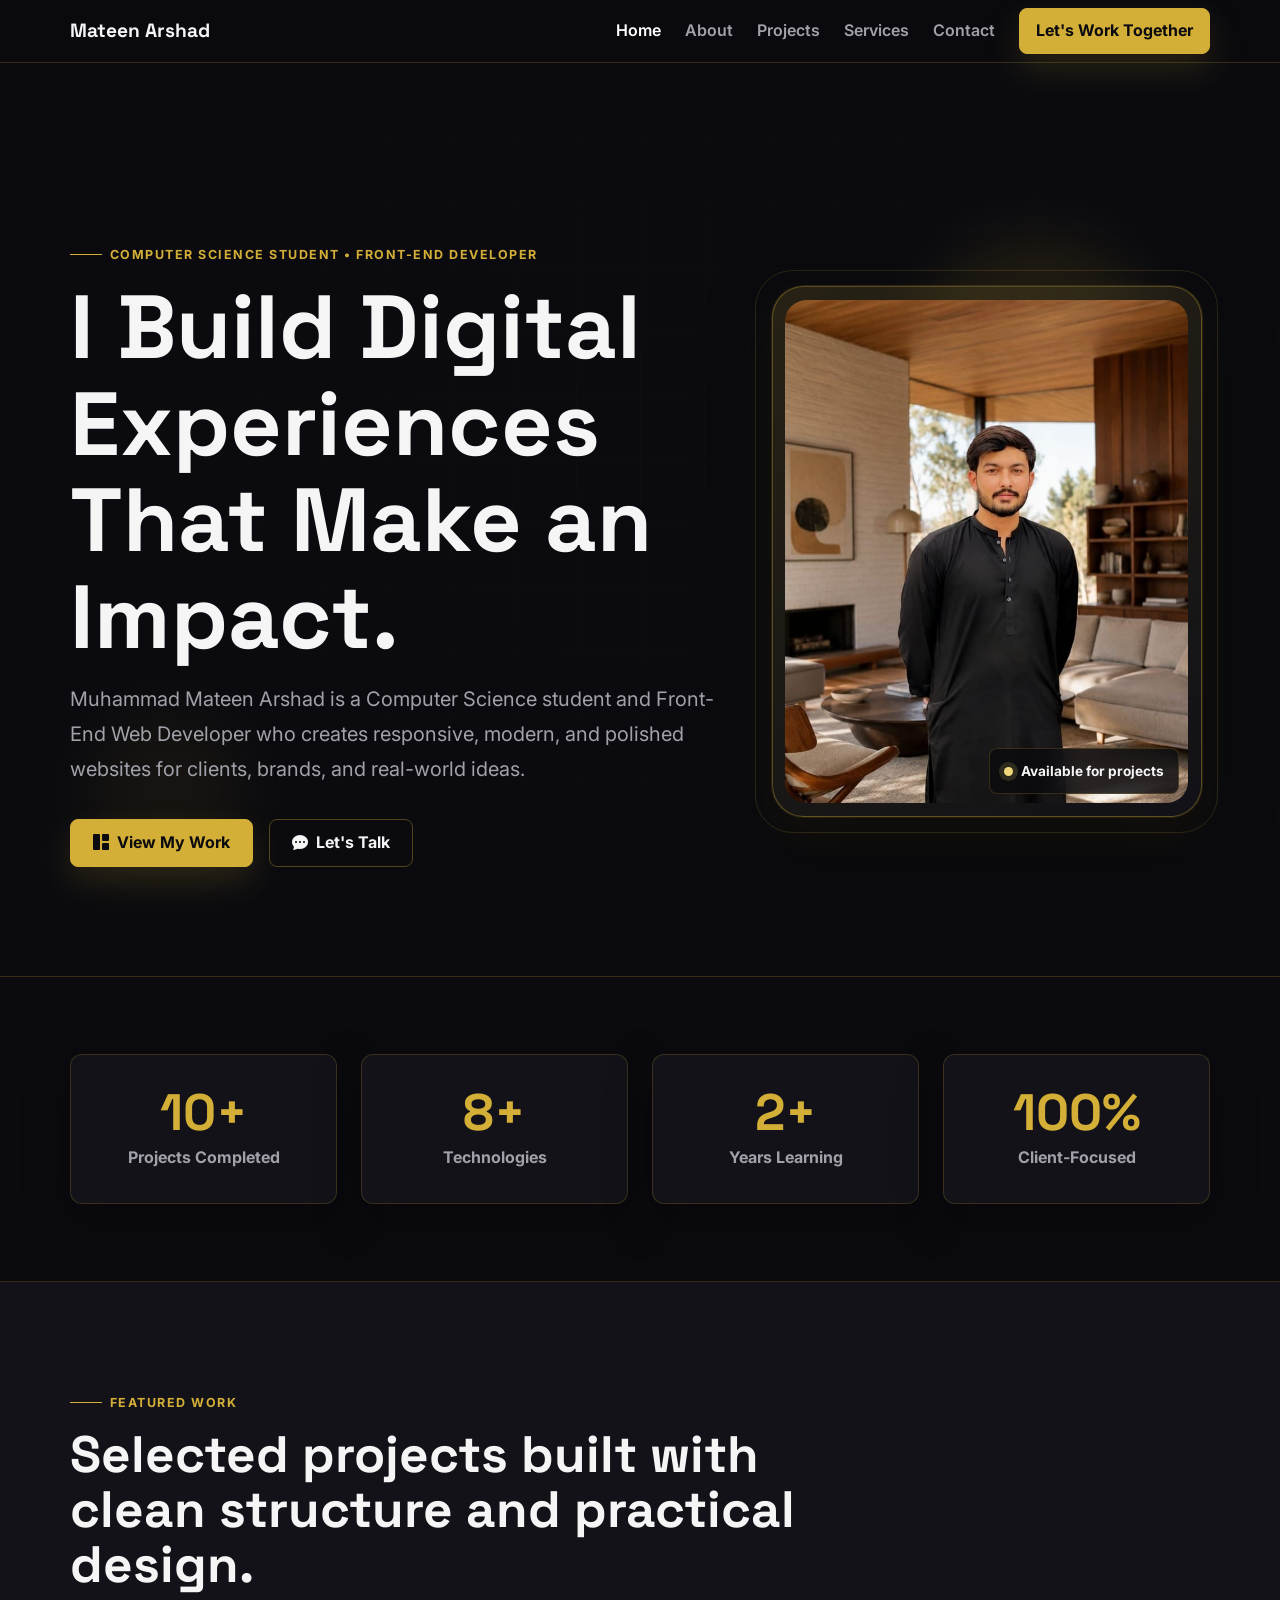
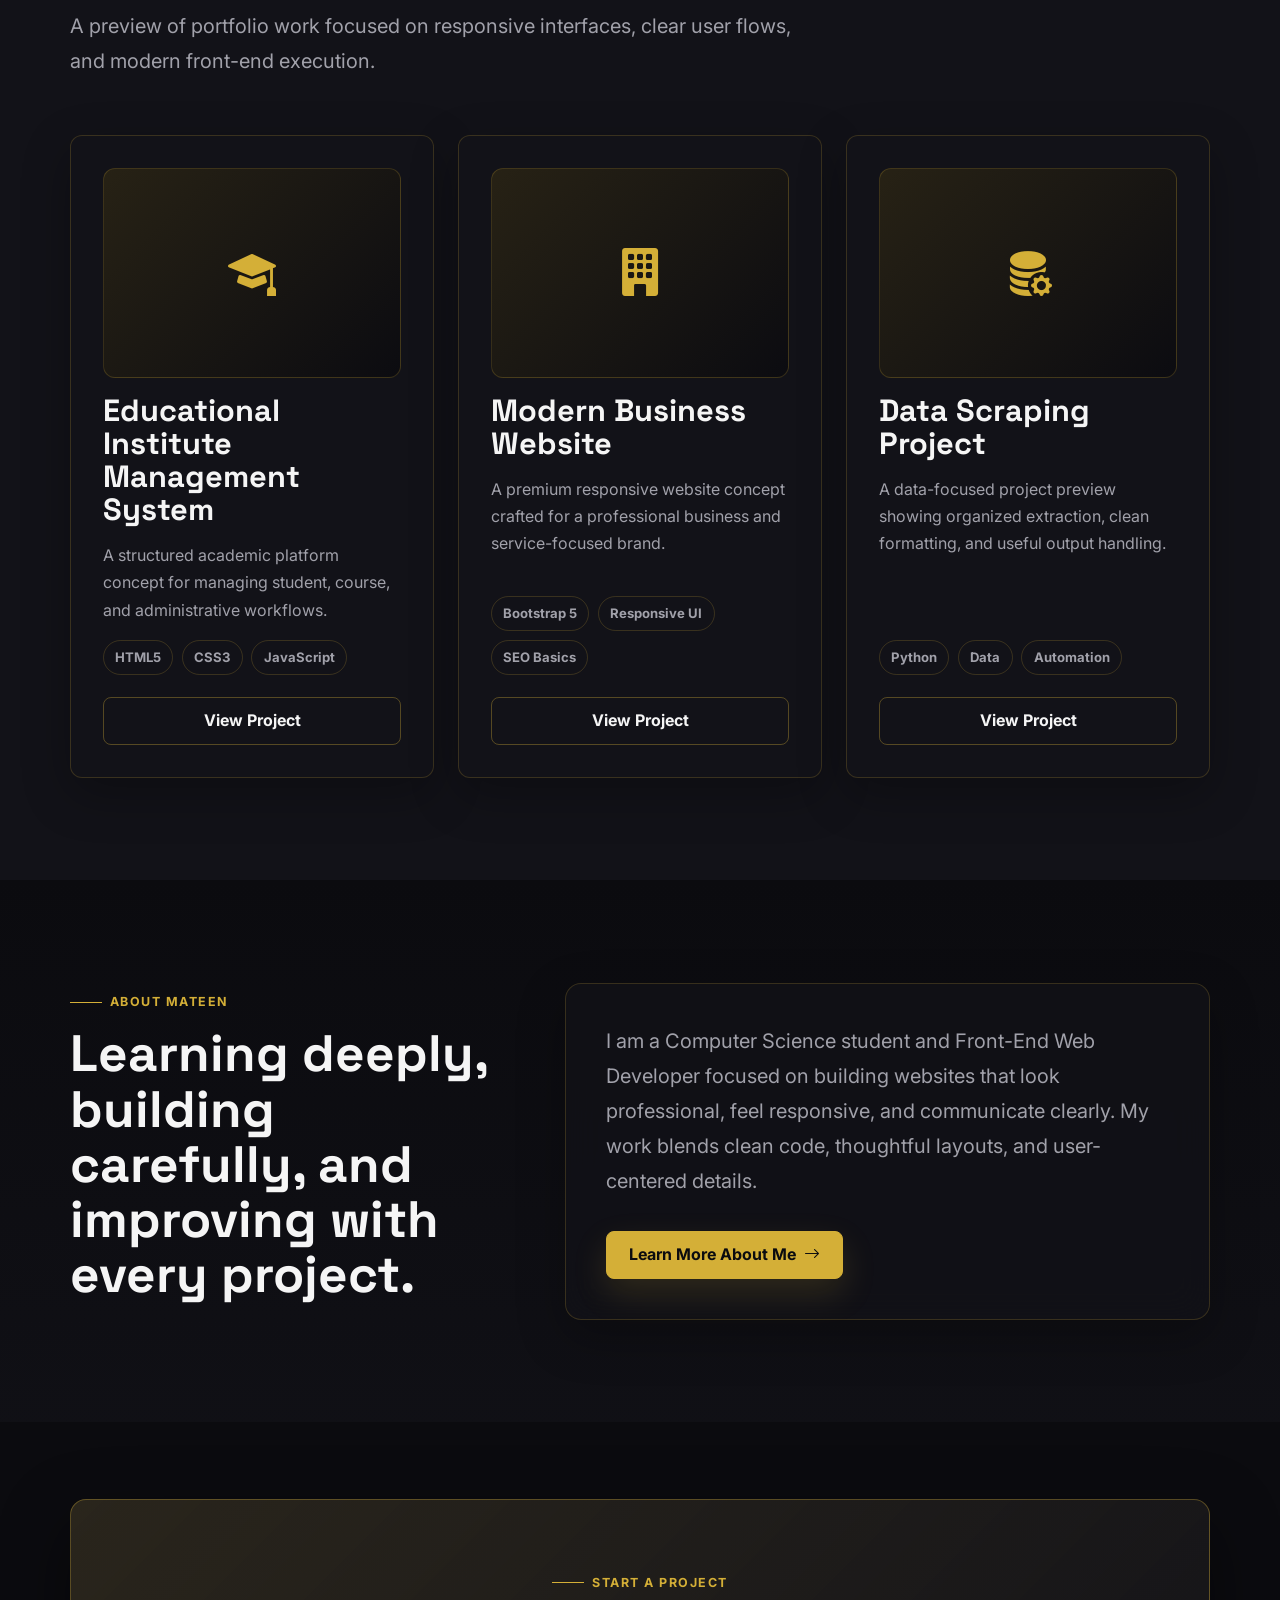
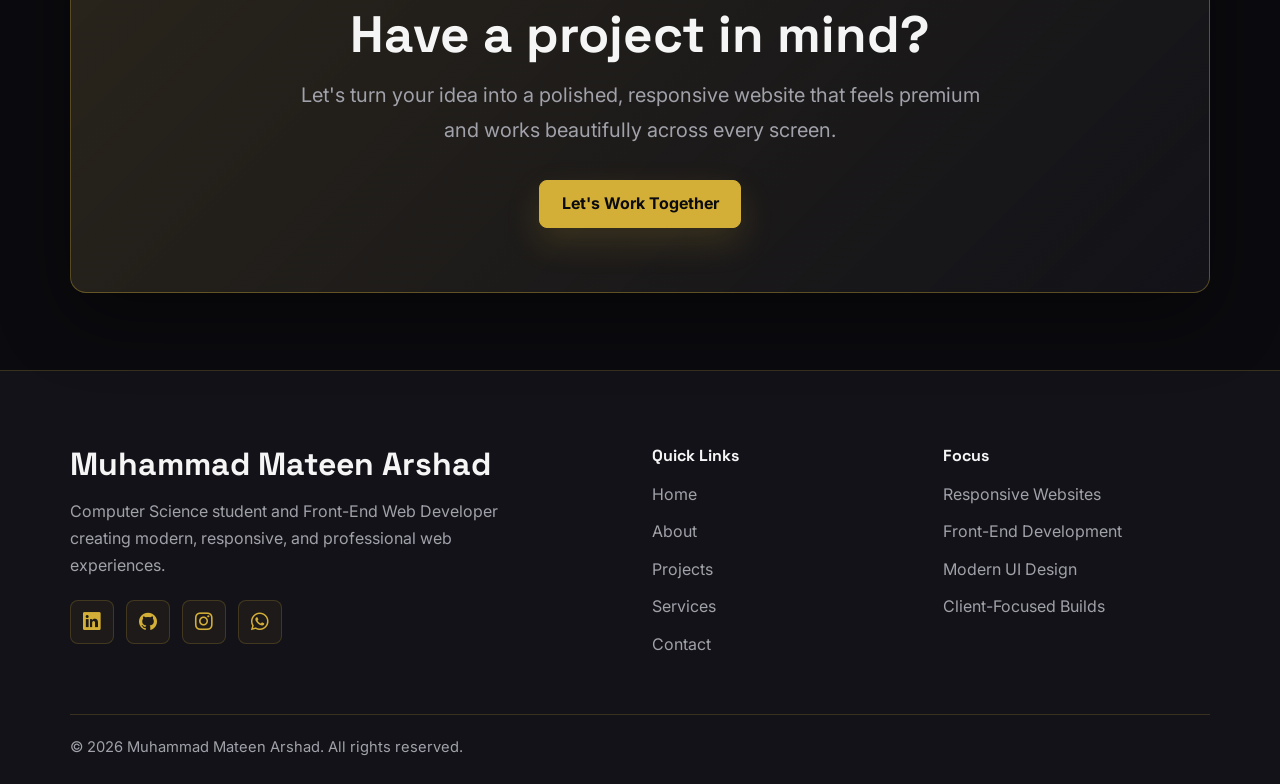
==== index.html @ e96ebdb6 "Fix Website root structure" ====
<!DOCTYPE html>
<html lang="en">
<head>
  <meta charset="UTF-8">
  <meta name="viewport" content="width=device-width, initial-scale=1.0">
  <meta name="description" content="Muhammad Mateen Arshad is a Computer Science student and Front-End Web Developer building responsive, modern, and professional websites.">
  <title>Mateen Arshad | Front-End Web Developer</title>
  <meta name="description"
      content="Muhammad Mateen Arshad is a Computer Science student and Front-End Web Developer building modern, responsive, and professional web experiences.">

<meta name="keywords"
      content="Muhammad Mateen Arshad, Front-End Web Developer, HTML, CSS, Bootstrap, JavaScript, Python, Web Developer">

<meta name="author"
      content="Muhammad Mateen Arshad">

<meta name="robots"
      content="index, follow">
  <link href="https://cdn.jsdelivr.net/npm/bootstrap@5.3.3/dist/css/bootstrap.min.css" rel="stylesheet">
  <link rel="stylesheet" href="https://cdn.jsdelivr.net/npm/bootstrap-icons@1.11.3/font/bootstrap-icons.min.css">
  <link rel="stylesheet" href="css/style.css">
  <link rel="icon" type="image/png" href="images/favicon.jpeg">
</head>
<meta property="og:title"
      content="Muhammad Mateen Arshad | Front-End Web Developer">

<meta property="og:description"
      content="Computer Science student and Front-End Web Developer creating modern, responsive, and professional web experiences.">

<meta property="og:type"
      content="website">

<meta property="og:image"
      content="images/profile/profile.jpg">
<body>

  <div id="pageLoader" class="page-loader">
    <div class="loader-content">

        <div class="loader-logo">
    <img src="images/favicon.jpeg" alt="Mateen Arshad Logo">
</div>

        <div class="loader-line">
            <span></span>
        </div>

        <p>LOADING EXPERIENCE</p>

    </div>
</div>
  <header class="site-header">
    <nav class="navbar navbar-expand-lg navbar-dark navbar-premium fixed-top">
      <div class="container-custom">
        <a class="navbar-brand brand-mark" href="index.html" aria-label="Mateen Arshad homepage">
          Mateen Arshad
        </a>

        <button class="navbar-toggler" type="button" data-bs-toggle="collapse" data-bs-target="#mainNavbar" aria-controls="mainNavbar" aria-expanded="false" aria-label="Toggle navigation">
          <span class="navbar-toggler-icon"></span>
        </button>

        <div class="collapse navbar-collapse" id="mainNavbar">
          <ul class="navbar-nav ms-auto align-items-lg-center gap-lg-2">
            <li class="nav-item"><a class="nav-link active" href="index.html" aria-current="page">Home</a></li>
            <li class="nav-item"><a class="nav-link" href="about.html">About</a></li>
            <li class="nav-item"><a class="nav-link" href="projects.html">Projects</a></li>
            <li class="nav-item"><a class="nav-link" href="services.html">Services</a></li>
            <li class="nav-item"><a class="nav-link" href="contact.html">Contact</a></li>
          </ul>
          <a class="btn btn-gold navbar-cta ms-lg-3 mt-3 mt-lg-0" href="contact.html">
            Let's Work Together
          </a>
        </div>
      </div>
    </nav>
  </header>

  <main>
    <section class="hero-section" id="home">
      <div class="hero-grid" aria-hidden="true"></div>
      <div class="hero-glow hero-glow-primary" aria-hidden="true"></div>
      <div class="hero-glow hero-glow-secondary" aria-hidden="true"></div>

      <div class="container-custom position-relative">
        <div class="row align-items-center g-5">
          <div class="col-lg-7">
            <span class="section-eyebrow">Computer Science Student • Front-End Developer</span>
            <h1 class="display-heading hero-title">I Build Digital Experiences That Make an Impact.</h1>
            <p class="lead-text hero-copy">
              Muhammad Mateen Arshad is a Computer Science student and Front-End Web Developer who creates responsive, modern, and polished websites for clients, brands, and real-world ideas.
            </p>
            <div class="hero-actions d-flex flex-column flex-sm-row gap-3">
              <a class="btn btn-gold" href="projects.html">
                <i class="bi bi-grid-1x2-fill" aria-hidden="true"></i>
                View My Work
              </a>
              <a class="btn btn-outline-gold" href="contact.html">
                <i class="bi bi-chat-dots-fill" aria-hidden="true"></i>
                Let's Talk
              </a>
            </div>
          </div>

          <div class="col-lg-5">
            <div class="profile-frame">
              <div class="profile-orbit" aria-hidden="true"></div>
              <img src="images/projects/profile image.jpeg" alt="Portrait of Muhammad Mateen Arshad" class="profile-image">
              <div class="profile-badge">
                <span class="status-dot" aria-hidden="true"></span>
                Available for projects
              </div>
            </div>
          </div>
        </div>
      </div>
    </section>

    <section class="section-padding-sm stats-section" aria-label="Portfolio quick stats">
      <div class="container-custom">
        <div class="row g-4">
          <div class="col-6 col-lg-3">
            <article class="premium-card stat-card">
              <span class="stat-number" data-counter-target="10">0</span>
              <p>Projects Completed</p>
            </article>
          </div>
          <div class="col-6 col-lg-3">
            <article class="premium-card stat-card">
              <span class="stat-number" data-counter-target="8">0</span>
              <p>Technologies</p>
            </article>
          </div>
          <div class="col-6 col-lg-3">
            <article class="premium-card stat-card">
              <span class="stat-number" data-counter-target="2">0</span>
              <p>Years Learning</p>
            </article>
          </div>
          <div class="col-6 col-lg-3">
            <article class="premium-card stat-card">
              <span class="stat-number" data-counter-target="100">0</span>
              <p>Client-Focused</p>
            </article>
          </div>
        </div>
      </div>
    </section>

    <section class="section-padding bg-secondary-custom" id="featured-projects">
      <div class="container-custom">
        <div class="section-title">
          <span class="section-eyebrow">Featured Work</span>
          <h2 class="section-heading">Selected projects built with clean structure and practical design.</h2>
          <p class="lead-text">A preview of portfolio work focused on responsive interfaces, clear user flows, and modern front-end execution.</p>
        </div>

        <div class="row g-4">
          <div class="col-md-6 col-lg-4">
            <article class="premium-card project-card">
              <div class="project-image-placeholder">
                <i class="bi bi-mortarboard-fill" aria-hidden="true"></i>
              </div>
              <h3>Educational Institute Management System</h3>
              <p>A structured academic platform concept for managing student, course, and administrative workflows.</p>
              <div class="tech-tags" aria-label="Project technologies">
                <span>HTML5</span>
                <span>CSS3</span>
                <span>JavaScript</span>
              </div>
              <a class="btn btn-outline-gold project-link" href="projects.html">View Project</a>
            </article>
          </div>

          <div class="col-md-6 col-lg-4">
            <article class="premium-card project-card">
              <div class="project-image-placeholder">
                <i class="bi bi-building-fill" aria-hidden="true"></i>
              </div>
              <h3>Modern Business Website</h3>
              <p>A premium responsive website concept crafted for a professional business and service-focused brand.</p>
              <div class="tech-tags" aria-label="Project technologies">
                <span>Bootstrap 5</span>
                <span>Responsive UI</span>
                <span>SEO Basics</span>
              </div>
              <a class="btn btn-outline-gold project-link" href="projects.html">View Project</a>
            </article>
          </div>

          <div class="col-md-6 col-lg-4">
            <article class="premium-card project-card">
              <div class="project-image-placeholder">
                <i class="bi bi-database-fill-gear" aria-hidden="true"></i>
              </div>
              <h3>Data Scraping Project</h3>
              <p>A data-focused project preview showing organized extraction, clean formatting, and useful output handling.</p>
              <div class="tech-tags" aria-label="Project technologies">
                <span>Python</span>
                <span>Data</span>
                <span>Automation</span>
              </div>
              <a class="btn btn-outline-gold project-link" href="projects.html">View Project</a>
            </article>
          </div>
        </div>
      </div>
    </section>

    <section class="section-padding about-preview">
      <div class="container-custom">
        <div class="row align-items-center g-5">
          <div class="col-lg-5">
            <span class="section-eyebrow">About Mateen</span>
            <h2 class="section-heading">Learning deeply, building carefully, and improving with every project.</h2>
          </div>
          <div class="col-lg-7">
            <div class="glass-panel about-panel">
              <p class="lead-text">
                I am a Computer Science student and Front-End Web Developer focused on building websites that look professional, feel responsive, and communicate clearly. My work blends clean code, thoughtful layouts, and user-centered details.
              </p>
              <a class="btn btn-gold mt-3" href="about.html">
                Learn More About Me
                <i class="bi bi-arrow-right" aria-hidden="true"></i>
              </a>
            </div>
          </div>
        </div>
      </div>
    </section>

    <section class="section-padding-sm">
      <div class="container-custom">
        <div class="cta-panel text-center">
          <span class="section-eyebrow justify-content-center">Start a Project</span>
          <h2 class="section-heading">Have a project in mind?</h2>
          <p class="lead-text mx-auto">Let's turn your idea into a polished, responsive website that feels premium and works beautifully across every screen.</p>
          <a class="btn btn-gold mt-3" href="contact.html">Let's Work Together</a>
        </div>
      </div>
    </section>
  </main>

  <footer class="site-footer">
    <div class="container-custom">
      <div class="row g-4 align-items-start">
        <div class="col-lg-5">
          <h2 class="footer-name">Muhammad Mateen Arshad</h2>
          <p>Computer Science student and Front-End Web Developer creating modern, responsive, and professional web experiences.</p>
          <div class="social-links" aria-label="Social media links">
            <a href="https://www.linkedin.com/in/muhammad-mateen-arshad-567356253?utm_source=share_via&utm_content=profile&utm_medium=member_android" aria-label="LinkedIn"><i class="bi bi-linkedin"></i></a>
            <a href="https://github.com/mateenarshad5046" aria-label="GitHub"><i class="bi bi-github"></i></a>
            <a href="https://www.instagram.com/matee.n_arshad?igsh=MTRvaGc5ajFueTl2bQ==" aria-label="Instagram"><i class="bi bi-instagram"></i></a>
            <a href="https://wa.me/923294718074"aria-label="WhatsApp"target="_blank"><i class="bi bi-whatsapp"></i></a>
          </div>
        </div>

        <div class="col-sm-6 col-lg-3 offset-lg-1">
          <h3 class="footer-heading">Quick Links</h3>
          <ul class="footer-links">
            <li><a href="index.html">Home</a></li>
            <li><a href="about.html">About</a></li>
            <li><a href="projects.html">Projects</a></li>
            <li><a href="services.html">Services</a></li>
            <li><a href="contact.html">Contact</a></li>
          </ul>
        </div>

        <div class="col-sm-6 col-lg-3">
          <h3 class="footer-heading">Focus</h3>
          <ul class="footer-links">
            <li>Responsive Websites</li>
            <li>Front-End Development</li>
            <li>Modern UI Design</li>
            <li>Client-Focused Builds</li>
          </ul>
        </div>
      </div>

      <div class="footer-bottom">
        <p>&copy; 2026 Muhammad Mateen Arshad. All rights reserved.</p>
      </div>
    </div>
  </footer>

  <script src="https://cdn.jsdelivr.net/npm/bootstrap@5.3.3/dist/js/bootstrap.bundle.min.js"></script>
  <script src="js/script.js"></script>
  <script src="js/js/main.js"></script>
</body>
</html>
---- css/style.css ----
/* Google Fonts: Space Grotesk for headings, Inter for body text */
@import url("https://fonts.googleapis.com/css2?family=Inter:wght@400;500;600;700&family=Space+Grotesk:wght@500;600;700&display=swap");

:root {
  --color-bg-primary: #0b0b0f;
  --color-bg-secondary: #121218;
  --color-bg-elevated: #17171f;
  --color-accent-primary: #d4af37;
  --color-accent-hover: #f1d77a;
  --color-text-main: #f5f5f5;
  --color-text-muted: #a1a1aa;
  --color-border: rgba(212, 175, 55, 0.2);
  --color-border-strong: rgba(212, 175, 55, 0.35);
  --color-overlay: rgba(11, 11, 15, 0.82);

  --font-heading: "Space Grotesk", system-ui, sans-serif;
  --font-body: "Inter", system-ui, -apple-system, BlinkMacSystemFont, "Segoe UI", sans-serif;

  --container-max-width: 1140px;
  --section-padding-y: clamp(4rem, 8vw, 7.5rem);
  --section-padding-y-sm: clamp(2.75rem, 6vw, 5rem);

  --radius-sm: 0.5rem;
  --radius-md: 0.75rem;
  --radius-lg: 1rem;

  --shadow-soft: 0 16px 48px rgba(0, 0, 0, 0.28);
  --shadow-premium: 0 24px 70px rgba(0, 0, 0, 0.42);
  --shadow-gold: 0 0 0 1px rgba(212, 175, 55, 0.16), 0 18px 46px rgba(212, 175, 55, 0.08);

  --transition-fast: 180ms ease;
  --transition-base: 260ms ease;
}

*,
*::before,
*::after {
  box-sizing: border-box;
}

html {
  scroll-behavior: smooth;
  font-size: 16px;
}

body {
  margin: 0;
  min-height: 100vh;
  background: var(--color-bg-primary);
  color: var(--color-text-main);
  font-family: var(--font-body);
  font-size: 1rem;
  line-height: 1.7;
  text-rendering: optimizeLegibility;
  -webkit-font-smoothing: antialiased;
}

body::selection {
  background: var(--color-accent-primary);
  color: var(--color-bg-primary);
}

img,
svg {
  max-width: 100%;
  height: auto;
}

a {
  color: inherit;
  text-decoration: none;
  transition: color var(--transition-fast), border-color var(--transition-fast), opacity var(--transition-fast);
}

a:hover,
a:focus {
  color: var(--color-accent-hover);
}

button,
input,
textarea,
select {
  font: inherit;
}

button {
  border: 0;
}

h1,
h2,
h3,
h4,
h5,
h6,
.heading-font {
  margin: 0 0 1rem;
  color: var(--color-text-main);
  font-family: var(--font-heading);
  font-weight: 700;
  line-height: 1.08;
}

h1,
.display-heading {
  font-size: clamp(2.75rem, 7vw, 5.75rem);
  letter-spacing: 0;
}

h2,
.section-heading {
  font-size: clamp(2rem, 4vw, 3.5rem);
  letter-spacing: 0;
}

h3 {
  font-size: clamp(1.35rem, 2.4vw, 2rem);
}

h4 {
  font-size: 1.25rem;
}

p {
  margin: 0 0 1rem;
  color: var(--color-text-muted);
}

.lead-text {
  color: var(--color-text-muted);
  font-size: clamp(1.05rem, 2vw, 1.25rem);
  line-height: 1.75;
}

.text-muted-custom {
  color: var(--color-text-muted) !important;
}

.text-gold {
  color: var(--color-accent-primary) !important;
}

.bg-primary-custom {
  background-color: var(--color-bg-primary) !important;
}

.bg-secondary-custom {
  background-color: var(--color-bg-secondary) !important;
}

.container-custom {
  width: min(100% - 2rem, var(--container-max-width));
  margin-inline: auto;
}

.section-padding {
  padding-block: var(--section-padding-y);
}

.section-padding-sm {
  padding-block: var(--section-padding-y-sm);
}

.section-title {
  max-width: 760px;
  margin-bottom: clamp(2rem, 5vw, 3.5rem);
}

.section-eyebrow {
  display: inline-flex;
  align-items: center;
  gap: 0.5rem;
  margin-bottom: 0.85rem;
  color: var(--color-accent-primary);
  font-size: 0.78rem;
  font-weight: 700;
  letter-spacing: 0.12em;
  text-transform: uppercase;
}

.section-eyebrow::before {
  width: 2rem;
  height: 1px;
  background: var(--color-accent-primary);
  content: "";
}

.btn {
  display: inline-flex;
  align-items: center;
  justify-content: center;
  gap: 0.55rem;
  min-height: 3rem;
  padding: 0.78rem 1.35rem;
  border-radius: var(--radius-sm);
  font-weight: 700;
  line-height: 1.2;
  transition: transform var(--transition-base), box-shadow var(--transition-base), background-color var(--transition-base), border-color var(--transition-base), color var(--transition-base);
}

.btn:focus-visible,
.form-control:focus,
.form-select:focus {
  outline: 2px solid var(--color-accent-hover);
  outline-offset: 3px;
  box-shadow: none;
}

.btn-gold {
  border: 1px solid var(--color-accent-primary);
  background: var(--color-accent-primary);
  color: var(--color-bg-primary);
  box-shadow: 0 14px 34px rgba(212, 175, 55, 0.16);
}

.btn-gold:hover,
.btn-gold:focus {
  border-color: var(--color-accent-hover);
  background: var(--color-accent-hover);
  color: var(--color-bg-primary);
  transform: translateY(-2px);
  box-shadow: 0 18px 42px rgba(241, 215, 122, 0.2);
}

.btn-outline-gold {
  border: 1px solid var(--color-border-strong);
  background: transparent;
  color: var(--color-text-main);
}

.btn-outline-gold:hover,
.btn-outline-gold:focus {
  border-color: var(--color-accent-hover);
  background: rgba(212, 175, 55, 0.08);
  color: var(--color-accent-hover);
  transform: translateY(-2px);
  box-shadow: var(--shadow-gold);
}

.link-gold {
  display: inline-flex;
  align-items: center;
  gap: 0.35rem;
  color: var(--color-accent-primary);
  font-weight: 700;
  border-bottom: 1px solid transparent;
}

.link-gold:hover,
.link-gold:focus {
  color: var(--color-accent-hover);
  border-color: var(--color-accent-hover);
}

.premium-card {
  height: 100%;
  padding: clamp(1.35rem, 3vw, 2rem);
  border: 1px solid var(--color-border);
  border-radius: var(--radius-md);
  background: var(--color-bg-secondary);
  box-shadow: var(--shadow-soft);
  transition: transform var(--transition-base), border-color var(--transition-base), box-shadow var(--transition-base), background-color var(--transition-base);
}

.premium-card:hover,
.premium-card:focus-within {
  border-color: var(--color-border-strong);
  background: var(--color-bg-elevated);
  box-shadow: var(--shadow-premium), var(--shadow-gold);
  transform: translateY(-4px);
}

.glass-panel {
  border: 1px solid var(--color-border);
  border-radius: var(--radius-lg);
  background: rgba(18, 18, 24, 0.72);
  box-shadow: var(--shadow-soft);
  backdrop-filter: blur(18px);
}

.subtle-border {
  border: 1px solid var(--color-border);
}

.gold-divider {
  width: 4rem;
  height: 2px;
  margin-block: 1.25rem;
  background: var(--color-accent-primary);
}

.icon-box {
  display: inline-flex;
  align-items: center;
  justify-content: center;
  width: 3rem;
  height: 3rem;
  border: 1px solid var(--color-border);
  border-radius: var(--radius-sm);
  background: rgba(212, 175, 55, 0.08);
  color: var(--color-accent-primary);
  font-size: 1.25rem;
}

.navbar-premium {
  border-bottom: 1px solid var(--color-border);
  background: rgba(11, 11, 15, 0.9);
  backdrop-filter: blur(16px);
}

.nav-link {
  color: var(--color-text-muted);
  font-weight: 600;
}

.nav-link:hover,
.nav-link:focus,
.nav-link.active {
  color: var(--color-accent-hover);
}

.form-control,
.form-select {
  min-height: 3.25rem;
  border: 1px solid var(--color-border);
  border-radius: var(--radius-sm);
  background-color: var(--color-bg-secondary);
  color: var(--color-text-main);
}

.form-control::placeholder {
  color: var(--color-text-muted);
}

.form-control:focus,
.form-select:focus {
  border-color: var(--color-accent-primary);
  background-color: var(--color-bg-secondary);
  color: var(--color-text-main);
}

.shadow-premium {
  box-shadow: var(--shadow-premium) !important;
}

.shadow-gold {
  box-shadow: var(--shadow-gold) !important;
}

.site-header {
  min-height: 4.75rem;
}

.brand-mark {
  color: var(--color-text-main);
  font-family: var(--font-heading);
  font-size: 1.2rem;
  font-weight: 700;
}

.navbar-premium .container-custom {
  display: flex;
  align-items: center;
  justify-content: space-between;
  flex-wrap: wrap;
}

.navbar-toggler {
  border-color: var(--color-border);
  border-radius: var(--radius-sm);
}

.navbar-toggler:focus {
  box-shadow: 0 0 0 0.18rem rgba(212, 175, 55, 0.25);
}

.navbar-cta {
  min-height: 2.75rem;
  padding-inline: 1rem;
}

.hero-section {
  position: relative;
  display: flex;
  align-items: center;
  min-height: 100vh;
  padding-block: clamp(7rem, 12vw, 10rem) clamp(4rem, 8vw, 7rem);
  overflow: hidden;
  background: var(--color-bg-primary);
}

.hero-grid {
  position: absolute;
  inset: 0;
  opacity: 0.22;
  background-image:
    linear-gradient(rgba(212, 175, 55, 0.08) 1px, transparent 1px),
    linear-gradient(90deg, rgba(212, 175, 55, 0.08) 1px, transparent 1px);
  background-size: 64px 64px;
  mask-image: radial-gradient(circle at 50% 40%, #000 0%, transparent 68%);
}

.hero-glow {
  position: absolute;
  border-radius: 999px;
  background: rgba(212, 175, 55, 0.16);
  filter: blur(26px);
  opacity: 0.7;
}

.hero-glow-primary {
  top: 18%;
  right: 9%;
  width: clamp(10rem, 20vw, 18rem);
  height: clamp(10rem, 20vw, 18rem);
}

.hero-glow-secondary {
  bottom: 12%;
  left: 7%;
  width: clamp(6rem, 12vw, 10rem);
  height: clamp(6rem, 12vw, 10rem);
  opacity: 0.35;
}

.hero-title {
  max-width: 760px;
}

.hero-copy {
  max-width: 680px;
  margin-bottom: 2rem;
}

.profile-frame {
  position: relative;
  max-width: 430px;
  margin-inline: auto;
  padding: 0.8rem;
  border: 1px solid var(--color-border-strong);
  border-radius: 2rem;
  background: linear-gradient(145deg, rgba(212, 175, 55, 0.14), rgba(18, 18, 24, 0.95));
  box-shadow: var(--shadow-premium), var(--shadow-gold);
}

.profile-image {
  display: block;
  width: 100%;
  aspect-ratio: 4 / 5;
  border-radius: 1.35rem;
  object-fit: cover;
  background: var(--color-bg-secondary);
}

.profile-orbit {
  position: absolute;
  inset: -1.1rem;
  border: 1px solid rgba(212, 175, 55, 0.16);
  border-radius: 2.35rem;
  pointer-events: none;
}

.profile-badge {
  position: absolute;
  right: 1.35rem;
  bottom: 1.35rem;
  display: inline-flex;
  align-items: center;
  gap: 0.5rem;
  padding: 0.65rem 0.85rem;
  border: 1px solid var(--color-border);
  border-radius: var(--radius-sm);
  background: var(--color-overlay);
  color: var(--color-text-main);
  font-size: 0.85rem;
  font-weight: 700;
  backdrop-filter: blur(12px);
}

.status-dot {
  width: 0.58rem;
  height: 0.58rem;
  border-radius: 50%;
  background: var(--color-accent-hover);
  box-shadow: 0 0 0 5px rgba(241, 215, 122, 0.14);
}

.stats-section {
  border-block: 1px solid var(--color-border);
  background: var(--color-bg-primary);
}

.stat-card {
  text-align: center;
}

.stat-number {
  display: block;
  margin-bottom: 0.35rem;
  color: var(--color-accent-primary);
  font-family: var(--font-heading);
  font-size: clamp(2rem, 4vw, 3.25rem);
  font-weight: 700;
  line-height: 1;
}

.stat-card p {
  margin-bottom: 0;
  font-weight: 700;
}

.project-card {
  display: flex;
  flex-direction: column;
  gap: 1rem;
}

.project-card h3 {
  margin-bottom: 0;
}

.project-card p {
  margin-bottom: 0;
}

.project-image-placeholder {
  display: flex;
  align-items: center;
  justify-content: center;
  min-height: 210px;
  border: 1px solid var(--color-border);
  border-radius: var(--radius-md);
  background:
    linear-gradient(135deg, rgba(212, 175, 55, 0.14), rgba(18, 18, 24, 0.15)),
    var(--color-bg-primary);
  color: var(--color-accent-primary);
  font-size: 3rem;
}

.tech-tags {
  display: flex;
  flex-wrap: wrap;
  gap: 0.55rem;
  margin-top: auto;
}

.tech-tags span {
  display: inline-flex;
  align-items: center;
  min-height: 2rem;
  padding: 0.35rem 0.7rem;
  border: 1px solid var(--color-border);
  border-radius: 999px;
  color: var(--color-text-muted);
  font-size: 0.82rem;
  font-weight: 700;
}

.project-link {
  margin-top: 0.35rem;
}

.about-preview {
  background:
    linear-gradient(180deg, rgba(18, 18, 24, 0), rgba(18, 18, 24, 0.7)),
    var(--color-bg-primary);
}

.about-panel {
  padding: clamp(1.5rem, 4vw, 2.5rem);
}

.cta-panel {
  padding: clamp(2rem, 6vw, 4rem);
  border: 1px solid var(--color-border-strong);
  border-radius: var(--radius-lg);
  background:
    linear-gradient(135deg, rgba(212, 175, 55, 0.12), rgba(18, 18, 24, 0.96)),
    var(--color-bg-secondary);
  box-shadow: var(--shadow-premium);
}

.cta-panel .lead-text {
  max-width: 690px;
}

.site-footer {
  padding-block: clamp(3rem, 6vw, 5rem) 1.5rem;
  border-top: 1px solid var(--color-border);
  background: var(--color-bg-secondary);
}

.footer-name,
.footer-heading {
  font-family: var(--font-heading);
  font-weight: 700;
}

.footer-name {
  margin-bottom: 1rem;
  font-size: clamp(1.5rem, 3vw, 2rem);
}

.footer-heading {
  margin-bottom: 1rem;
  color: var(--color-text-main);
  font-size: 1rem;
}

.social-links {
  display: flex;
  gap: 0.75rem;
  margin-top: 1.25rem;
}

.social-links a {
  display: inline-flex;
  align-items: center;
  justify-content: center;
  width: 2.75rem;
  height: 2.75rem;
  border: 1px solid var(--color-border);
  border-radius: var(--radius-sm);
  background: rgba(212, 175, 55, 0.06);
  color: var(--color-accent-primary);
  font-size: 1.1rem;
}

.social-links a:hover,
.social-links a:focus {
  border-color: var(--color-accent-hover);
  background: rgba(212, 175, 55, 0.12);
  color: var(--color-accent-hover);
  transform: translateY(-2px);
}

.footer-links {
  display: grid;
  gap: 0.65rem;
  padding: 0;
  margin: 0;
  color: var(--color-text-muted);
  list-style: none;
}

.footer-links a {
  color: var(--color-text-muted);
}

.footer-links a:hover,
.footer-links a:focus {
  color: var(--color-accent-hover);
}

.footer-bottom {
  margin-top: clamp(2rem, 5vw, 3.5rem);
  padding-top: 1.25rem;
  border-top: 1px solid var(--color-border);
}

.footer-bottom p {
  margin-bottom: 0;
  font-size: 0.92rem;
}

.page-hero {
  position: relative;
  display: flex;
  align-items: center;
  min-height: 58vh;
  padding-block: clamp(8rem, 14vw, 11rem) clamp(4rem, 8vw, 6rem);
  overflow: hidden;
  background: var(--color-bg-primary);
  text-align: center;
}

.page-hero-content {
  max-width: 900px;
  margin-inline: auto;
}

.page-hero-content .lead-text {
  max-width: 760px;
}

.about-main-section {
  background:
    linear-gradient(180deg, rgba(18, 18, 24, 0.65), rgba(11, 11, 15, 0)),
    var(--color-bg-primary);
}

.about-image-frame {
  position: relative;
  max-width: 430px;
  margin-inline: auto;
  padding: 0.8rem;
  border: 1px solid var(--color-border-strong);
  border-radius: 2rem;
  background: linear-gradient(145deg, rgba(212, 175, 55, 0.12), rgba(18, 18, 24, 0.96));
  box-shadow: var(--shadow-premium), var(--shadow-gold);
}

.about-image-frame::after {
  position: absolute;
  inset: 1.4rem -1rem -1rem 1.4rem;
  z-index: -1;
  border: 1px solid var(--color-border);
  border-radius: 2rem;
  content: "";
}

.about-image-accent {
  position: absolute;
  top: -1rem;
  right: 1.5rem;
  width: 5.5rem;
  height: 5.5rem;
  border: 1px solid var(--color-border-strong);
  border-radius: 50%;
  background: rgba(212, 175, 55, 0.1);
  box-shadow: 0 0 42px rgba(212, 175, 55, 0.16);
}

.about-profile-image {
  display: block;
  width: 100%;
  aspect-ratio: 4 / 5;
  border-radius: 1.35rem;
  object-fit: cover;
  background: var(--color-bg-secondary);
}

.about-content {
  max-width: 720px;
}

.about-content p {
  font-size: 1.02rem;
}

.skill-card,
.value-card {
  display: grid;
  align-content: start;
  gap: 1rem;
}

.skill-card h3,
.value-card h3 {
  margin-bottom: 0;
  font-size: 1.2rem;
}

.skill-card p,
.value-card p {
  margin-bottom: 0;
}

.timeline {
  position: relative;
  display: grid;
  gap: 1.5rem;
  max-width: 860px;
}

.timeline::before {
  position: absolute;
  top: 0.8rem;
  bottom: 0.8rem;
  left: 1rem;
  width: 1px;
  background: var(--color-border-strong);
  content: "";
}

.timeline-item {
  position: relative;
  display: grid;
  grid-template-columns: 2rem 1fr;
  gap: 1.25rem;
}

.timeline-dot {
  position: relative;
  z-index: 1;
  width: 2rem;
  height: 2rem;
  border: 1px solid var(--color-accent-primary);
  border-radius: 50%;
  background: var(--color-bg-primary);
  box-shadow: 0 0 0 7px rgba(212, 175, 55, 0.08);
}

.timeline-dot::after {
  position: absolute;
  inset: 0.5rem;
  border-radius: 50%;
  background: var(--color-accent-primary);
  content: "";
}

.timeline-content {
  padding: clamp(1.25rem, 3vw, 1.75rem);
  border: 1px solid var(--color-border);
  border-radius: var(--radius-md);
  background: var(--color-bg-secondary);
  box-shadow: var(--shadow-soft);
}

.timeline-date {
  display: inline-flex;
  margin-bottom: 0.65rem;
  color: var(--color-accent-primary);
  font-size: 0.82rem;
  font-weight: 700;
  letter-spacing: 0.08em;
  text-transform: uppercase;
}

.timeline-content h3 {
  margin-bottom: 0.4rem;
}

.timeline-content p {
  margin-bottom: 0;
}

.project-showcase-section {
  background: var(--color-bg-primary);
}

.project-filter-bar {
  display: flex;
  flex-wrap: wrap;
  gap: 0.75rem;
  margin-bottom: clamp(2rem, 5vw, 3rem);
}

.filter-btn {
  display: inline-flex;
  align-items: center;
  justify-content: center;
  min-height: 2.85rem;
  padding: 0.65rem 1rem;
  border: 1px solid var(--color-border);
  border-radius: var(--radius-sm);
  background: var(--color-bg-secondary);
  color: var(--color-text-muted);
  font-weight: 700;
  transition: transform var(--transition-base), border-color var(--transition-base), background-color var(--transition-base), color var(--transition-base), box-shadow var(--transition-base);
}

.filter-btn:hover,
.filter-btn:focus,
.filter-btn.active {
  border-color: var(--color-accent-primary);
  background: rgba(212, 175, 55, 0.1);
  color: var(--color-accent-hover);
  box-shadow: var(--shadow-gold);
  transform: translateY(-2px);
}

.showcase-card {
  display: flex;
  flex-direction: column;
  min-height: 100%;
  padding: 0;
  overflow: hidden;
}

.showcase-image-link {
  display: block;
  overflow: hidden;
  border-bottom: 1px solid var(--color-border);
  background: var(--color-bg-primary);
}

.showcase-image {
  display: block;
  width: 100%;
  aspect-ratio: 16 / 10;
  object-fit: cover;
  transition: transform 500ms ease, filter 500ms ease;
}

.showcase-card:hover .showcase-image,
.showcase-card:focus-within .showcase-image {
  transform: scale(1.06);
  filter: saturate(1.08);
}

.showcase-body {
  display: flex;
  flex: 1;
  flex-direction: column;
  gap: 1rem;
  padding: clamp(1.25rem, 3vw, 1.65rem);
}

.project-category {
  color: var(--color-accent-primary);
  font-size: 0.78rem;
  font-weight: 800;
  letter-spacing: 0.1em;
  text-transform: uppercase;
}

.showcase-body h2 {
  margin-bottom: 0;
  font-size: clamp(1.28rem, 2.4vw, 1.65rem);
}

.showcase-body p {
  margin-bottom: 0;
}

.project-actions {
  display: grid;
  grid-template-columns: 1fr 1fr;
  gap: 0.75rem;
  margin-top: auto;
}

.project-item {
  transition: opacity var(--transition-base), transform var(--transition-base);
}

.project-item.is-hidden {
  display: none;
}

.featured-project-panel {
  padding: clamp(1.25rem, 4vw, 2rem);
  border: 1px solid var(--color-border-strong);
  border-radius: var(--radius-lg);
  background:
    linear-gradient(135deg, rgba(212, 175, 55, 0.1), rgba(18, 18, 24, 0.96)),
    var(--color-bg-secondary);
  box-shadow: var(--shadow-premium);
}

.featured-project-image {
  overflow: hidden;
  border: 1px solid var(--color-border);
  border-radius: var(--radius-md);
  background: var(--color-bg-primary);
  box-shadow: var(--shadow-soft);
}

.featured-project-image img {
  display: block;
  width: 100%;
  aspect-ratio: 16 / 11;
  object-fit: cover;
}

.feature-list {
  display: grid;
  gap: 0.75rem;
  margin-block: 1.5rem;
  color: var(--color-text-muted);
  font-weight: 600;
}

.feature-list div {
  display: flex;
  align-items: center;
  gap: 0.65rem;
}

.feature-list i {
  color: var(--color-accent-primary);
  font-size: 1.1rem;
}

.featured-tags {
  margin-top: 1rem;
}

@media (prefers-reduced-motion: no-preference) {
  .hero-title,
  .hero-copy,
  .hero-actions,
  .profile-frame,
  .premium-card,
  .about-panel,
  .page-hero-content,
  .about-image-frame,
  .timeline-item,
  .showcase-card,
  .featured-project-panel,
  .cta-panel {
    animation: fadeUp 700ms ease both;
  }

  .profile-frame {
    animation-delay: 120ms;
  }

  @keyframes fadeUp {
    from {
      opacity: 0;
      transform: translateY(18px);
    }

    to {
      opacity: 1;
      transform: translateY(0);
    }
  }
}

@media (max-width: 991.98px) {
  :root {
    --section-padding-y: clamp(3.5rem, 8vw, 5.5rem);
  }

  .container-custom {
    width: min(100% - 1.5rem, var(--container-max-width));
  }

  .navbar-collapse {
    padding-block: 1rem;
  }

  .hero-section {
    min-height: auto;
    padding-top: 7.5rem;
  }

  .page-hero {
    min-height: auto;
  }
}

@media (max-width: 767.98px) {
  body {
    line-height: 1.65;
  }

  .btn {
    width: 100%;
  }

  .section-title {
    margin-bottom: 2rem;
  }

  .premium-card {
    padding: 1.25rem;
  }

  .hero-actions .btn,
  .navbar-cta {
    width: 100%;
  }

  .profile-frame {
    border-radius: 1.25rem;
  }

  .about-image-frame {
    border-radius: 1.25rem;
  }

  .profile-image {
    border-radius: 0.9rem;
  }

  .about-profile-image {
    border-radius: 0.9rem;
  }

  .profile-badge {
    position: static;
    width: 100%;
    justify-content: center;
    margin-top: 0.8rem;
  }

  .project-image-placeholder {
    min-height: 180px;
  }

  .project-filter-bar {
    display: grid;
    grid-template-columns: 1fr 1fr;
  }

  .filter-btn {
    width: 100%;
  }

  .project-actions {
    grid-template-columns: 1fr;
  }

  .social-links {
    flex-wrap: wrap;
  }

  .timeline::before {
    left: 0.75rem;
  }

  .timeline-item {
    grid-template-columns: 1.5rem 1fr;
    gap: 1rem;
  }

  .timeline-dot {
    width: 1.5rem;
    height: 1.5rem;
  }

  .timeline-dot::after {
    inset: 0.38rem;
  }
}

@media (max-width: 575.98px) {
  html {
    font-size: 15px;
  }

  .container-custom {
    width: min(100% - 1.1rem, var(--container-max-width));
  }
}

/* =====================================================
   SERVICES PAGE STYLES
===================================================== */

/* Navbar class used in services.html */
.premium-navbar {
  border-bottom: 1px solid var(--color-border);
  background: rgba(11, 11, 15, 0.9);
  backdrop-filter: blur(16px);
  transition: background-color var(--transition-base);
}

.premium-navbar .navbar-brand {
  color: var(--color-text-main);
  font-family: var(--font-heading);
  font-size: 1.25rem;
}

.premium-navbar .navbar-brand span {
  color: var(--color-accent-primary);
}

.premium-navbar .navbar-toggler {
  border-color: var(--color-border);
}

.premium-navbar .navbar-toggler:focus {
  box-shadow: 0 0 0 0.18rem rgba(212, 175, 55, 0.25);
}


/* Page description */
.page-description {
  max-width: 720px;
}


/* Service Cards */
.service-card {
  display: flex;
  flex-direction: column;
  padding: clamp(1.5rem, 3vw, 2rem);
  border: 1px solid var(--color-border);
  border-radius: var(--radius-lg);
  background:
    linear-gradient(
      145deg,
      rgba(212, 175, 55, 0.06),
      var(--color-bg-secondary)
    );
  box-shadow: var(--shadow-soft);
  transition:
    transform var(--transition-base),
    border-color var(--transition-base),
    box-shadow var(--transition-base),
    background-color var(--transition-base);
}

.service-card:hover {
  transform: translateY(-8px);
  border-color: var(--color-border-strong);
  background:
    linear-gradient(
      145deg,
      rgba(212, 175, 55, 0.1),
      var(--color-bg-elevated)
    );
  box-shadow: var(--shadow-premium), var(--shadow-gold);
}


/* Service Icon */
.service-icon {
  display: flex;
  align-items: center;
  justify-content: center;
  width: 4rem;
  height: 4rem;
  margin-bottom: 1.5rem;
  border: 1px solid var(--color-border-strong);
  border-radius: var(--radius-md);
  background: rgba(212, 175, 55, 0.08);
  color: var(--color-accent-primary);
  font-size: 1.8rem;
  transition:
    transform var(--transition-base),
    background-color var(--transition-base),
    color var(--transition-base);
}

.service-card:hover .service-icon {
  transform: translateY(-4px) rotate(3deg);
  background: var(--color-accent-primary);
  color: var(--color-bg-primary);
}


/* Service Heading */
.service-card h3 {
  margin-bottom: 1rem;
  font-size: clamp(1.35rem, 2vw, 1.7rem);
}


/* Service Description */
.service-card p {
  margin-bottom: 1.5rem;
}


/* Service Features */
.service-features {
  display: grid;
  gap: 0.75rem;
  padding: 0;
  margin: 0 0 1.75rem;
  list-style: none;
}

.service-features li {
  display: flex;
  align-items: center;
  gap: 0.65rem;
  color: var(--color-text-muted);
  font-size: 0.92rem;
  font-weight: 600;
}

.service-features i {
  color: var(--color-accent-primary);
  font-size: 1rem;
}


/* Service Link */
.service-link {
  display: inline-flex;
  align-items: center;
  gap: 0.5rem;
  margin-top: auto;
  color: var(--color-accent-primary);
  font-weight: 700;
  transition:
    color var(--transition-fast),
    gap var(--transition-base);
}

.service-link:hover {
  gap: 0.8rem;
  color: var(--color-accent-hover);
}


/* Process Section */
.process-section {
  border-block: 1px solid var(--color-border);
  background: var(--color-bg-secondary);
}

.process-card {
  height: 100%;
  padding: 1.75rem;
  border: 1px solid var(--color-border);
  border-radius: var(--radius-md);
  background: var(--color-bg-primary);
  transition:
    transform var(--transition-base),
    border-color var(--transition-base),
    box-shadow var(--transition-base);
}

.process-card:hover {
  transform: translateY(-6px);
  border-color: var(--color-border-strong);
  box-shadow: var(--shadow-gold);
}

.process-number {
  display: inline-block;
  margin-bottom: 1.25rem;
  color: var(--color-accent-primary);
  font-family: var(--font-heading);
  font-size: 2rem;
  font-weight: 700;
}

.process-card h4 {
  margin-bottom: 0.75rem;
}

.process-card p {
  margin-bottom: 0;
}


/* CTA Section */
.cta-section {
  position: relative;
  overflow: hidden;
  background:
    radial-gradient(
      circle at center,
      rgba(212, 175, 55, 0.08),
      transparent 55%
    ),
    var(--color-bg-primary);
}


/* Footer class used in services.html */
.footer-section {
  padding-block: clamp(3rem, 6vw, 5rem) 1.5rem;
  border-top: 1px solid var(--color-border);
  background: var(--color-bg-secondary);
}

.footer-section h4,
.footer-section h5 {
  font-family: var(--font-heading);
}


/* Mobile Optimization */
@media (max-width: 767.98px) {

  .service-card {
    padding: 1.35rem;
  }

  .service-icon {
    width: 3.5rem;
    height: 3.5rem;
    font-size: 1.5rem;
  }

  .process-card {
    padding: 1.35rem;
  }

  .process-number {
    font-size: 1.7rem;
  }

}

/* =====================================================
   CONTACT PAGE STYLES
===================================================== */

.contact-info-card {
  display: flex;
  align-items: center;
  gap: 1rem;
  padding: 1rem 0;
  border-bottom: 1px solid var(--color-border);
}

.contact-icon {
  display: flex;
  align-items: center;
  justify-content: center;
  width: 3.25rem;
  height: 3.25rem;
  flex-shrink: 0;
  border: 1px solid var(--color-border);
  border-radius: var(--radius-md);
  background: rgba(212, 175, 55, 0.08);
  color: var(--color-accent-primary);
  font-size: 1.3rem;
}

.contact-info-card span {
  display: block;
  margin-bottom: 0.25rem;
  color: var(--color-text-muted);
  font-size: 0.85rem;
  font-weight: 600;
}

.contact-info-card a {
  color: var(--color-text-main);
  font-weight: 600;
}

.contact-info-card p {
  margin: 0;
  color: var(--color-text-main);
  font-weight: 600;
}

.contact-socials {
  display: flex;
  gap: 0.75rem;
}

.contact-socials a {
  display: flex;
  align-items: center;
  justify-content: center;
  width: 3rem;
  height: 3rem;
  border: 1px solid var(--color-border);
  border-radius: var(--radius-sm);
  color: var(--color-accent-primary);
  font-size: 1.2rem;
  transition: all var(--transition-base);
}

.contact-socials a:hover {
  border-color: var(--color-accent-hover);
  background: rgba(212, 175, 55, 0.1);
  color: var(--color-accent-hover);
  transform: translateY(-3px);
}

.contact-form-card {
  padding: clamp(1.5rem, 4vw, 2.5rem);
  border: 1px solid var(--color-border);
  border-radius: var(--radius-lg);
  background: var(--color-bg-secondary);
  box-shadow: var(--shadow-premium);
}

.contact-form-card label {
  display: block;
  margin-bottom: 0.5rem;
  color: var(--color-text-main);
  font-weight: 600;
}

.contact-form-card textarea {
  resize: vertical;
}

.form-message {
  display: none;
  padding: 1rem;
  border: 1px solid var(--color-border-strong);
  border-radius: var(--radius-sm);
  color: var(--color-accent-hover);
  text-align: center;
}

.form-message.success-message {
  display: block;
  background: rgba(212, 175, 55, 0.08);
}

.page-description {
  max-width: 720px;
  color: #a1a1aa !important;
}

/* =====================================================
   THANK YOU PAGE
===================================================== */

.thankyou-page {
    min-height: 100vh;
    display: flex;
    align-items: center;
    justify-content: center;
    padding: 2rem 1rem;

    background:
        radial-gradient(
            circle at center,
            rgba(212, 175, 55, 0.08),
            transparent 45%
        ),
        var(--color-bg-primary);
}

.thankyou-card {
    width: min(100%, 680px);
    padding: clamp(2rem, 6vw, 4rem);

    border: 1px solid var(--color-border-strong);
    border-radius: var(--radius-lg);

    background:
        linear-gradient(
            135deg,
            rgba(212, 175, 55, 0.10),
            rgba(18, 18, 24, 0.96)
        );

    box-shadow: var(--shadow-premium);
    text-align: center;
}

.thankyou-icon {
    display: flex;
    align-items: center;
    justify-content: center;

    width: 5rem;
    height: 5rem;

    margin: 0 auto 2rem;

    border: 1px solid var(--color-accent-primary);
    border-radius: 50%;

    background: rgba(212, 175, 55, 0.10);
    color: var(--color-accent-hover);

    font-size: 2.5rem;
}

.thankyou-card h1 {
    margin-top: 1rem;
}

.thankyou-card p {
    max-width: 500px;
    margin: 1.5rem auto 2rem;

    color: var(--color-text-muted);
    font-size: 1.05rem;
}

.thankyou-actions {
    display: flex;
    justify-content: center;
    gap: 1rem;
    flex-wrap: wrap;
}

.thankyou-actions .btn {
    width: auto;
}

@media (max-width: 575px) {

    .thankyou-actions {
        flex-direction: column;
    }

    .thankyou-actions .btn {
        width: 100%;
    }

}

/* =====================================================
   404 ERROR PAGE
===================================================== */

.error-page {
    min-height: 100vh;
    display: flex;
    align-items: center;
    justify-content: center;
    padding: 2rem 1rem;

    background:
        radial-gradient(
            circle at center,
            rgba(212, 175, 55, 0.08),
            transparent 45%
        ),
        var(--color-bg-primary);
}

.error-card {
    width: min(100%, 720px);
    padding: clamp(2rem, 7vw, 5rem);

    border: 1px solid var(--color-border-strong);
    border-radius: var(--radius-lg);

    background:
        linear-gradient(
            135deg,
            rgba(212, 175, 55, 0.10),
            rgba(18, 18, 24, 0.96)
        );

    box-shadow: var(--shadow-premium);

    text-align: center;
}

.error-number {
    display: block;

    margin-bottom: 1rem;

    color: var(--color-accent-primary);

    font-family: var(--font-heading);
    font-size: clamp(5rem, 18vw, 10rem);
    font-weight: 700;
    line-height: 0.9;

    opacity: 0.9;
}

.error-card h1 {
    margin-top: 1rem;
}

.error-card p {
    max-width: 520px;
    margin: 1.5rem auto 2rem;

    color: var(--color-text-muted);
    font-size: 1.05rem;
}

.error-actions {
    display: flex;
    justify-content: center;
    gap: 1rem;
    flex-wrap: wrap;
}

.error-actions .btn {
    width: auto;
}

@media (max-width: 575px) {

    .error-actions {
        flex-direction: column;
    }

    .error-actions .btn {
        width: 100%;
    }

}

/* =====================================================
   PREMIUM PAGE LOADER
===================================================== */

.page-loader {
    position: fixed;
    inset: 0;
    z-index: 9999;

    display: flex;
    align-items: center;
    justify-content: center;

    background: var(--color-bg-primary);

    transition:
        opacity 600ms ease,
        visibility 600ms ease;
}

.page-loader.is-hidden {
    opacity: 0 !important;
    visibility: hidden !important;
    pointer-events: none !important;
}

.loader-content {
    width: min(100% - 2rem, 320px);
    text-align: center;
}

.loader-logo {
    margin-bottom: 2rem;

    color: var(--color-accent-primary);

    font-family: var(--font-heading);
    font-size: 3.5rem;
    font-weight: 700;
    letter-spacing: 0.08em;
}

.loader-line {
    width: 100%;
    height: 2px;

    overflow: hidden;

    background: rgba(212, 175, 55, 0.18);
}

.loader-line span {
    display: block;

    width: 35%;
    height: 100%;

    background: var(--color-accent-primary);

    animation: loadingProgress 1.4s ease-in-out infinite;
}

.loader-content p {
    margin-top: 1rem;
    margin-bottom: 0;

    color: var(--color-text-muted);

    font-size: 0.7rem;
    font-weight: 700;
    letter-spacing: 0.18em;
}

@keyframes loadingProgress {

    0% {
        transform: translateX(-120%);
    }

    50% {
        transform: translateX(180%);
    }

    100% {
        transform: translateX(300%);
    }

}

@media (prefers-reduced-motion: reduce) {

    .loader-line span {
        animation: none;
        width: 100%;
    }

}

.loader-logo img {
    width: 90px;
    height: 90px;
    object-fit: contain;
}
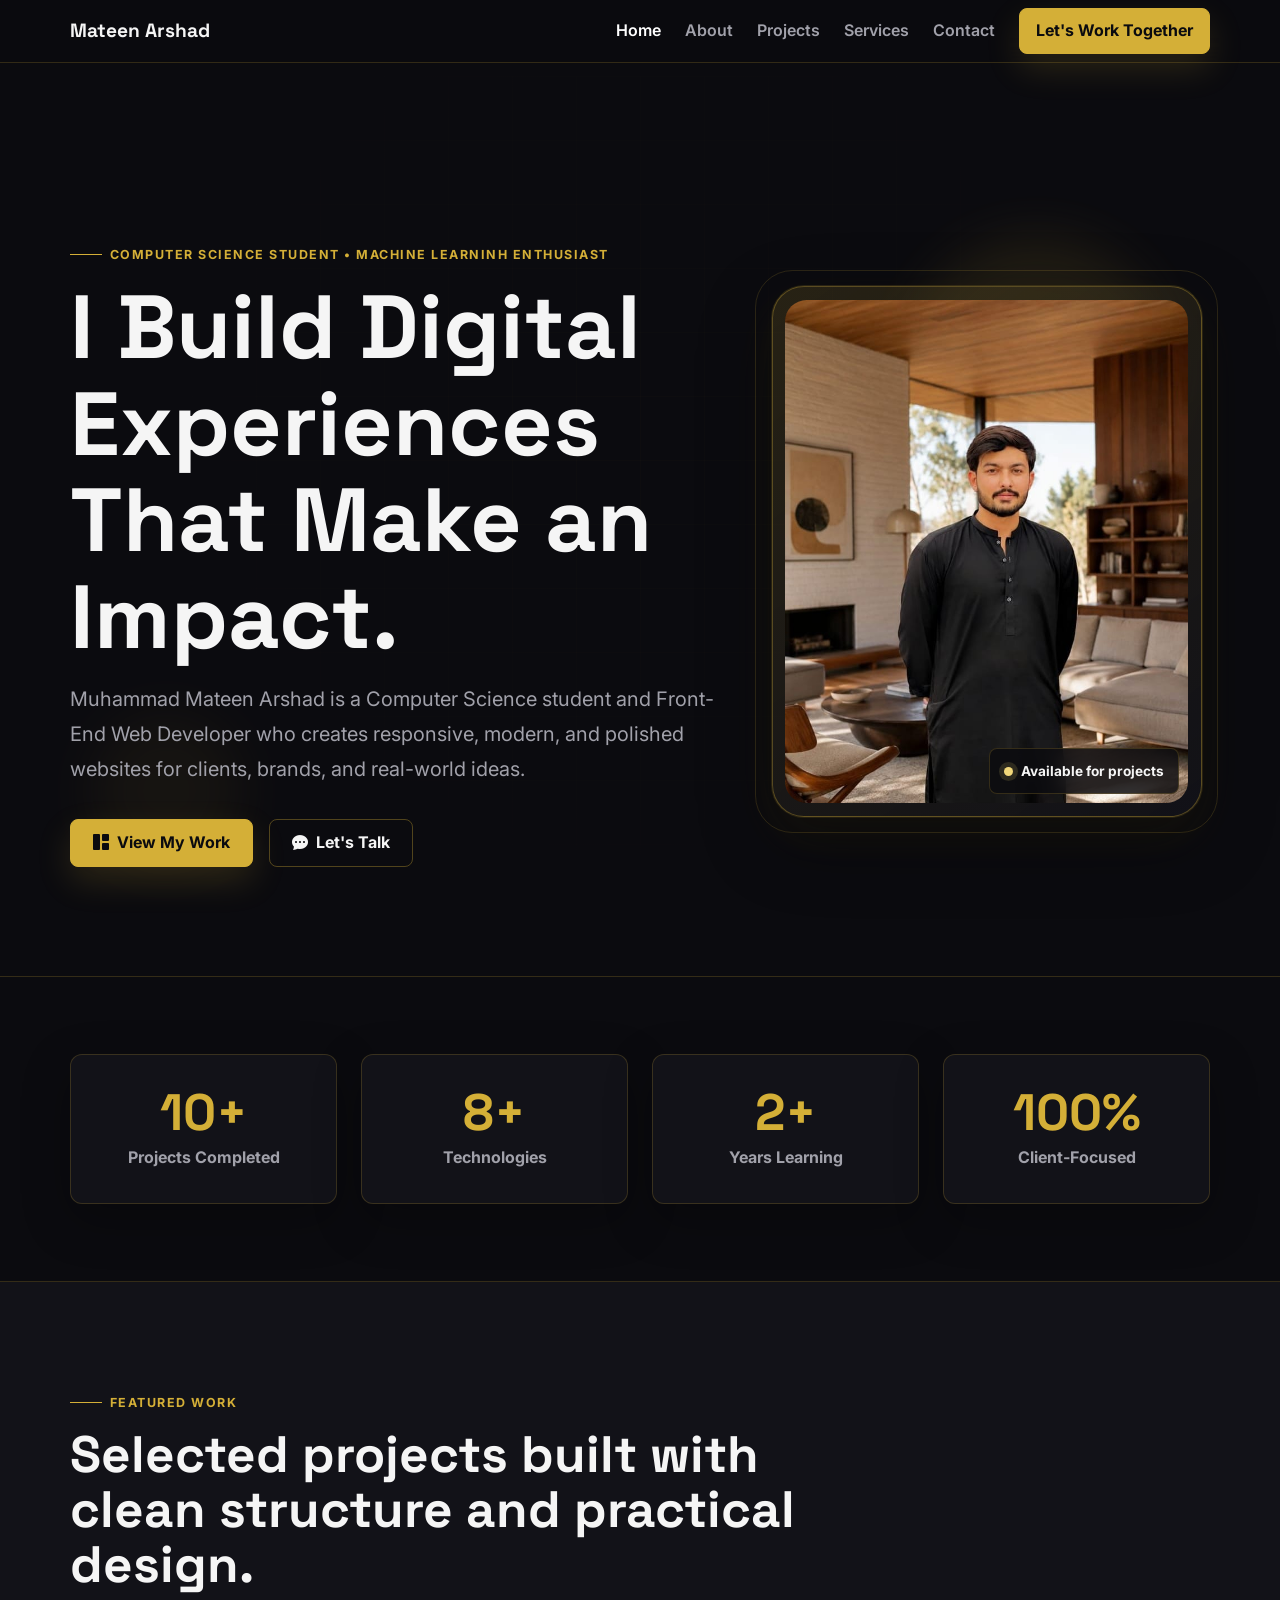
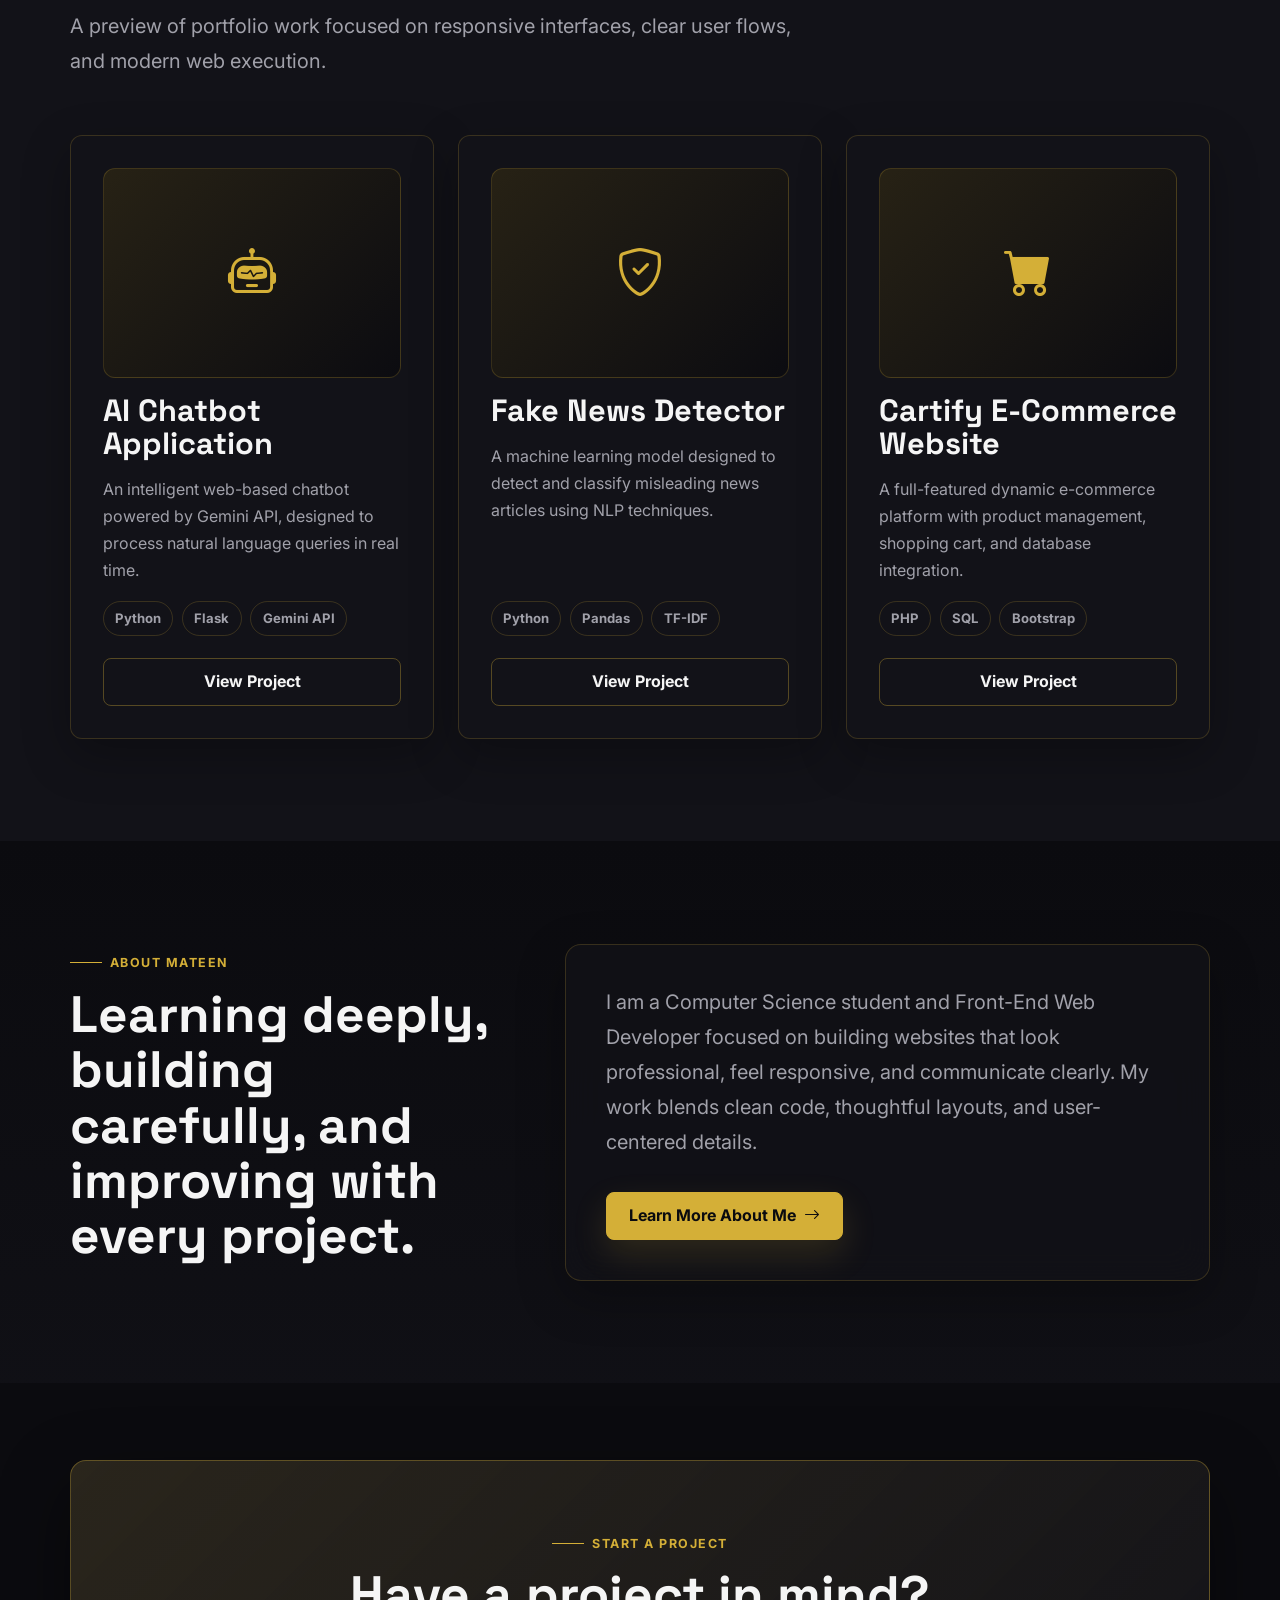
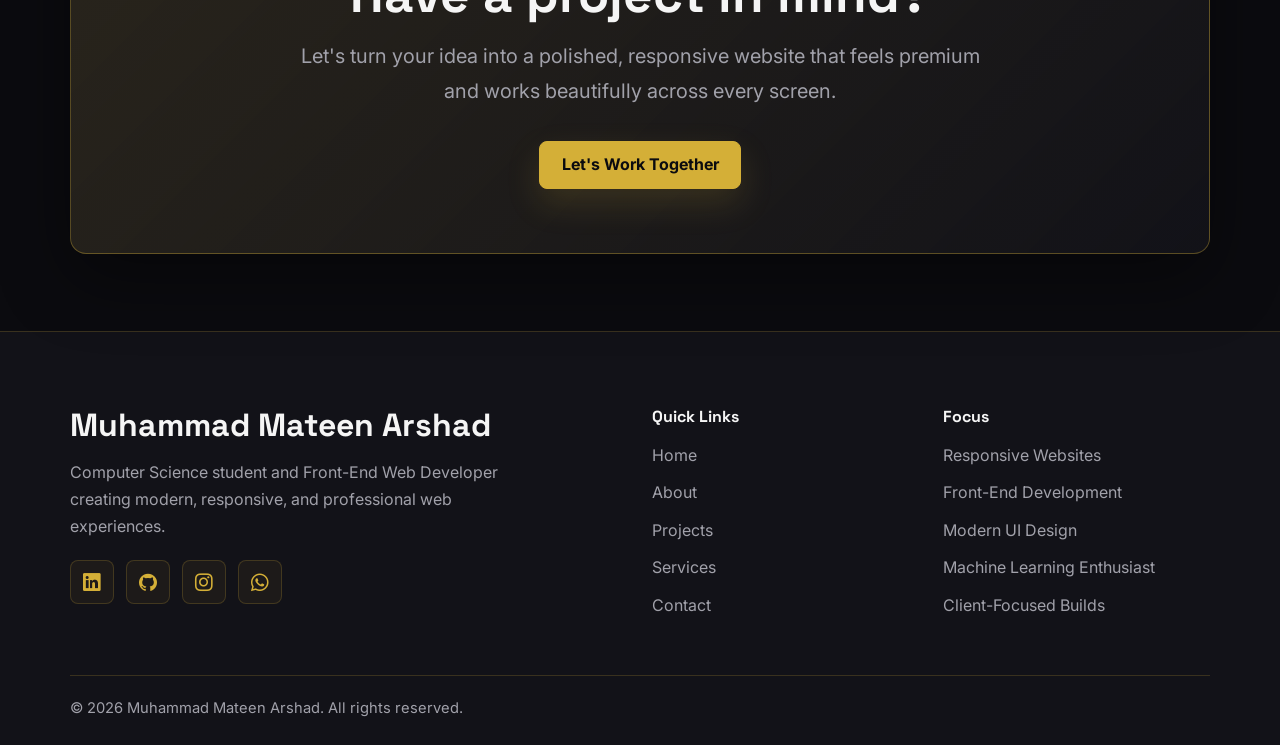
==== commit 9548aebf: "updates" ====
--- a/index.html
+++ b/index.html
@@ -85,7 +85,7 @@
       <div class="container-custom position-relative">
         <div class="row align-items-center g-5">
           <div class="col-lg-7">
-            <span class="section-eyebrow">Computer Science Student • Front-End Developer</span>
+            <span class="section-eyebrow">Computer Science Student • Machine Learninh Enthusiast</span>
             <h1 class="display-heading hero-title">I Build Digital Experiences That Make an Impact.</h1>
             <p class="lead-text hero-copy">
               Muhammad Mateen Arshad is a Computer Science student and Front-End Web Developer who creates responsive, modern, and polished websites for clients, brands, and real-world ideas.
@@ -147,65 +147,68 @@
       </div>
     </section>
 
-    <section class="section-padding bg-secondary-custom" id="featured-projects">
-      <div class="container-custom">
-        <div class="section-title">
-          <span class="section-eyebrow">Featured Work</span>
-          <h2 class="section-heading">Selected projects built with clean structure and practical design.</h2>
-          <p class="lead-text">A preview of portfolio work focused on responsive interfaces, clear user flows, and modern front-end execution.</p>
-        </div>
-
-        <div class="row g-4">
-          <div class="col-md-6 col-lg-4">
-            <article class="premium-card project-card">
-              <div class="project-image-placeholder">
-                <i class="bi bi-mortarboard-fill" aria-hidden="true"></i>
-              </div>
-              <h3>Educational Institute Management System</h3>
-              <p>A structured academic platform concept for managing student, course, and administrative workflows.</p>
-              <div class="tech-tags" aria-label="Project technologies">
-                <span>HTML5</span>
-                <span>CSS3</span>
-                <span>JavaScript</span>
-              </div>
-              <a class="btn btn-outline-gold project-link" href="projects.html">View Project</a>
-            </article>
-          </div>
-
-          <div class="col-md-6 col-lg-4">
-            <article class="premium-card project-card">
-              <div class="project-image-placeholder">
-                <i class="bi bi-building-fill" aria-hidden="true"></i>
-              </div>
-              <h3>Modern Business Website</h3>
-              <p>A premium responsive website concept crafted for a professional business and service-focused brand.</p>
-              <div class="tech-tags" aria-label="Project technologies">
-                <span>Bootstrap 5</span>
-                <span>Responsive UI</span>
-                <span>SEO Basics</span>
-              </div>
-              <a class="btn btn-outline-gold project-link" href="projects.html">View Project</a>
-            </article>
-          </div>
-
-          <div class="col-md-6 col-lg-4">
-            <article class="premium-card project-card">
-              <div class="project-image-placeholder">
-                <i class="bi bi-database-fill-gear" aria-hidden="true"></i>
-              </div>
-              <h3>Data Scraping Project</h3>
-              <p>A data-focused project preview showing organized extraction, clean formatting, and useful output handling.</p>
-              <div class="tech-tags" aria-label="Project technologies">
-                <span>Python</span>
-                <span>Data</span>
-                <span>Automation</span>
-              </div>
-              <a class="btn btn-outline-gold project-link" href="projects.html">View Project</a>
-            </article>
-          </div>
-        </div>
-      </div>
-    </section>
+    <section class="section-padding bg-secondary-custom" id="featured-projects"> 
+  <div class="container-custom">
+    <div class="section-title">
+      <span class="section-eyebrow">Featured Work</span>
+      <h2 class="section-heading">Selected projects built with clean structure and practical design.</h2>
+      <p class="lead-text">A preview of portfolio work focused on responsive interfaces, clear user flows, and modern web execution.</p>
+    </div>
+
+    <div class="row g-4">
+      <!-- Project 1: AI Chatbot -->
+      <div class="col-md-6 col-lg-4">
+        <article class="premium-card project-card">
+          <div class="project-image-placeholder">
+            <i class="bi bi-robot" aria-hidden="true"></i>
+          </div>
+          <h3>AI Chatbot Application</h3>
+          <p>An intelligent web-based chatbot powered by Gemini API, designed to process natural language queries in real time.</p>
+          <div class="tech-tags" aria-label="Project technologies">
+            <span>Python</span>
+            <span>Flask</span>
+            <span>Gemini API</span>
+          </div>
+          <a class="btn btn-outline-gold project-link" href="projects.html">View Project</a>
+        </article>
+      </div>
+
+      <!-- Project 2: Fake News Detector -->
+      <div class="col-md-6 col-lg-4">
+        <article class="premium-card project-card">
+          <div class="project-image-placeholder">
+            <i class="bi bi-shield-check" aria-hidden="true"></i>
+          </div>
+          <h3>Fake News Detector</h3>
+          <p>A machine learning model designed to detect and classify misleading news articles using NLP techniques.</p>
+          <div class="tech-tags" aria-label="Project technologies">
+            <span>Python</span>
+            <span>Pandas</span>
+            <span>TF-IDF</span>
+          </div>
+          <a class="btn btn-outline-gold project-link" href="projects.html">View Project</a>
+        </article>
+      </div>
+
+      <!-- Project 3: Cartify E-commerce -->
+      <div class="col-md-6 col-lg-4">
+        <article class="premium-card project-card">
+          <div class="project-image-placeholder">
+            <i class="bi bi-cart-fill" aria-hidden="true"></i>
+          </div>
+          <h3>Cartify E-Commerce Website</h3>
+          <p>A full-featured dynamic e-commerce platform with product management, shopping cart, and database integration.</p>
+          <div class="tech-tags" aria-label="Project technologies">
+            <span>PHP</span>
+            <span>SQL</span>
+            <span>Bootstrap</span>
+          </div>
+          <a class="btn btn-outline-gold project-link" href="projects.html">View Project</a>
+        </article>
+      </div>
+    </div>
+  </div>
+</section>
 
     <section class="section-padding about-preview">
       <div class="container-custom">
@@ -272,6 +275,7 @@
             <li>Responsive Websites</li>
             <li>Front-End Development</li>
             <li>Modern UI Design</li>
+            <li>Machine Learning Enthusiast</li>
             <li>Client-Focused Builds</li>
           </ul>
         </div>
--- a/css/style.css
+++ b/css/style.css
@@ -1765,4 +1765,58 @@
     width: 90px;
     height: 90px;
     object-fit: contain;
+}
+
+/* ============================================
+   SUCCESS POPUP
+============================================ */
+
+.success-popup {
+    position: fixed;
+    inset: 0;
+    z-index: 9999;
+    display: flex;
+    align-items: center;
+    justify-content: center;
+    padding: 1rem;
+    background: rgba(0, 0, 0, 0.75);
+    opacity: 0;
+    visibility: hidden;
+    transition: 0.3s ease;
+}
+
+.success-popup.show {
+    opacity: 1;
+    visibility: visible;
+}
+
+.success-popup-content {
+    width: min(100%, 450px);
+    padding: 2.5rem 2rem;
+    border: 1px solid var(--color-border-strong);
+    border-radius: var(--radius-lg);
+    background: var(--color-bg-secondary);
+    text-align: center;
+    box-shadow: var(--shadow-premium), var(--shadow-gold);
+    transform: translateY(20px) scale(0.95);
+    transition: 0.3s ease;
+}
+
+.success-popup.show .success-popup-content {
+    transform: translateY(0) scale(1);
+}
+
+.success-popup-content i {
+    display: block;
+    margin-bottom: 1rem;
+    color: var(--color-accent-primary);
+    font-size: 3.5rem;
+}
+
+.success-popup-content h3 {
+    margin-bottom: 0.75rem;
+}
+
+.success-popup-content p {
+    margin-bottom: 1.5rem;
 }
